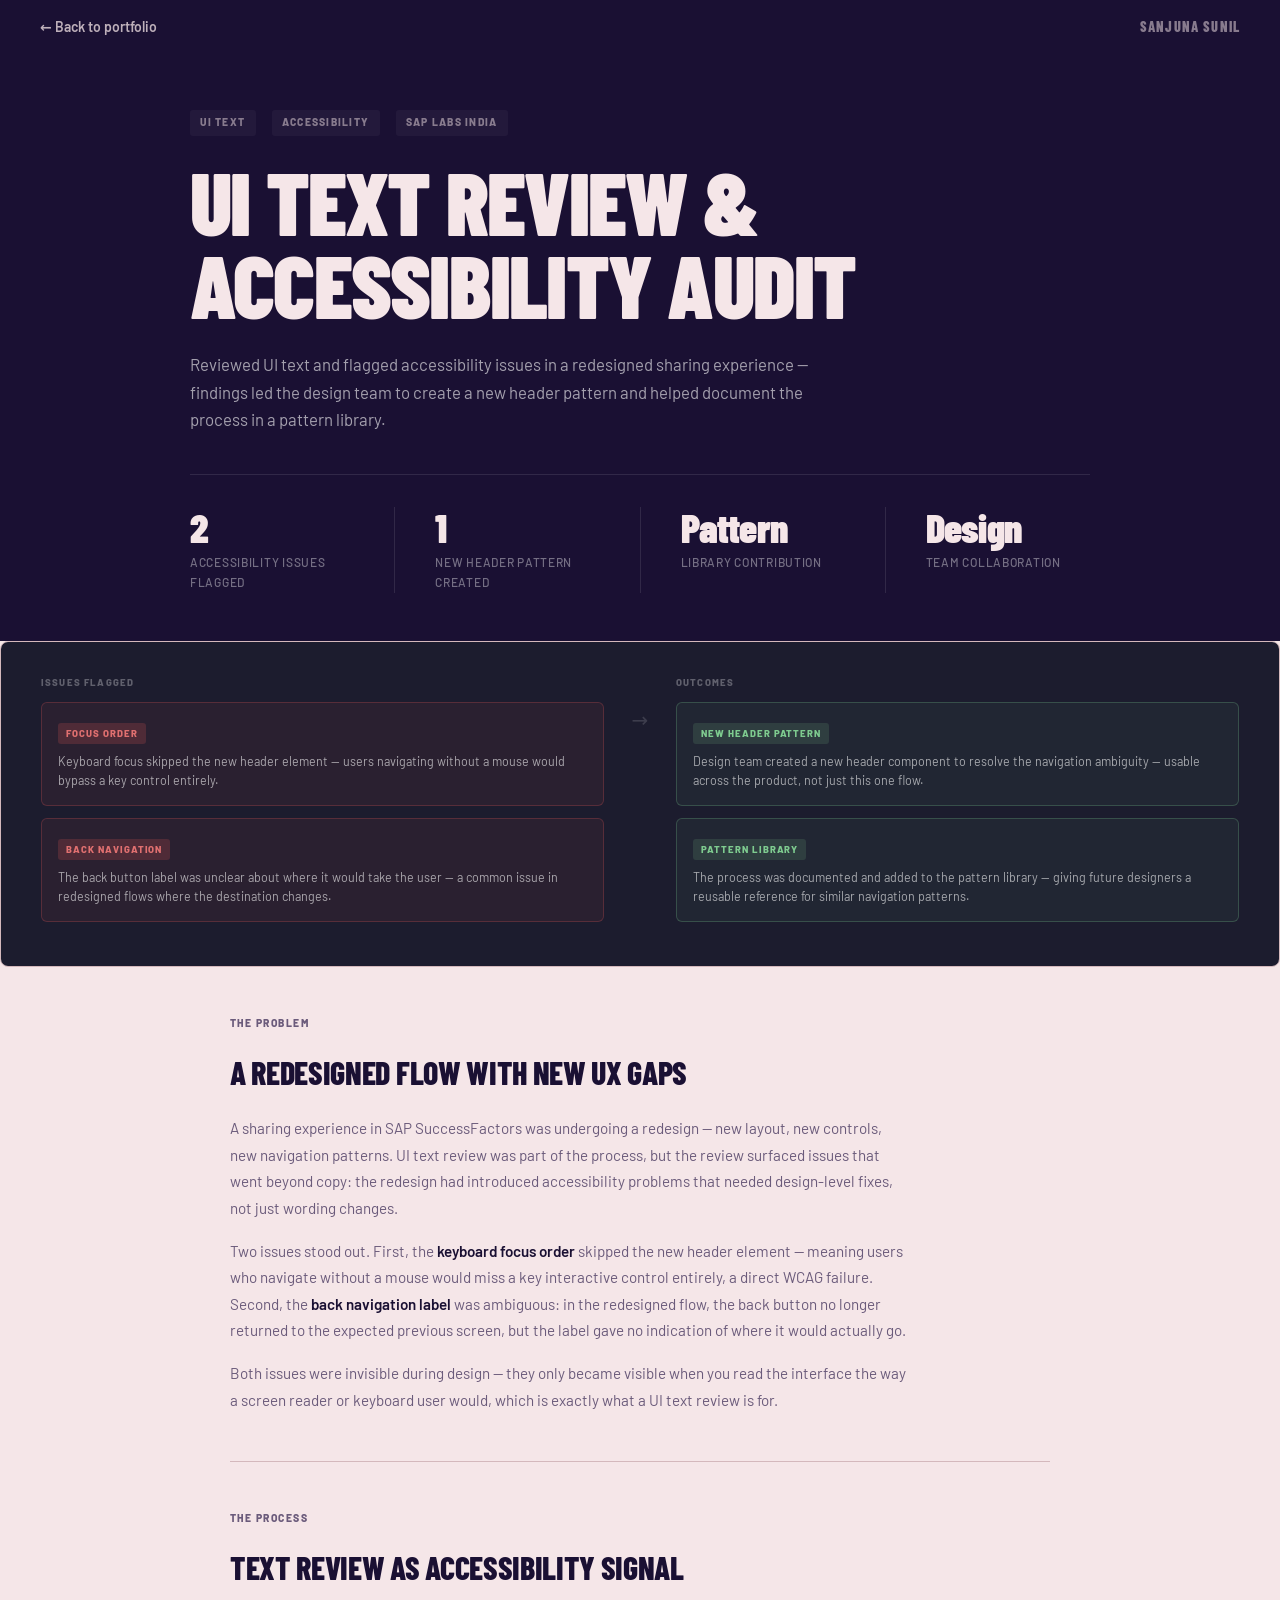
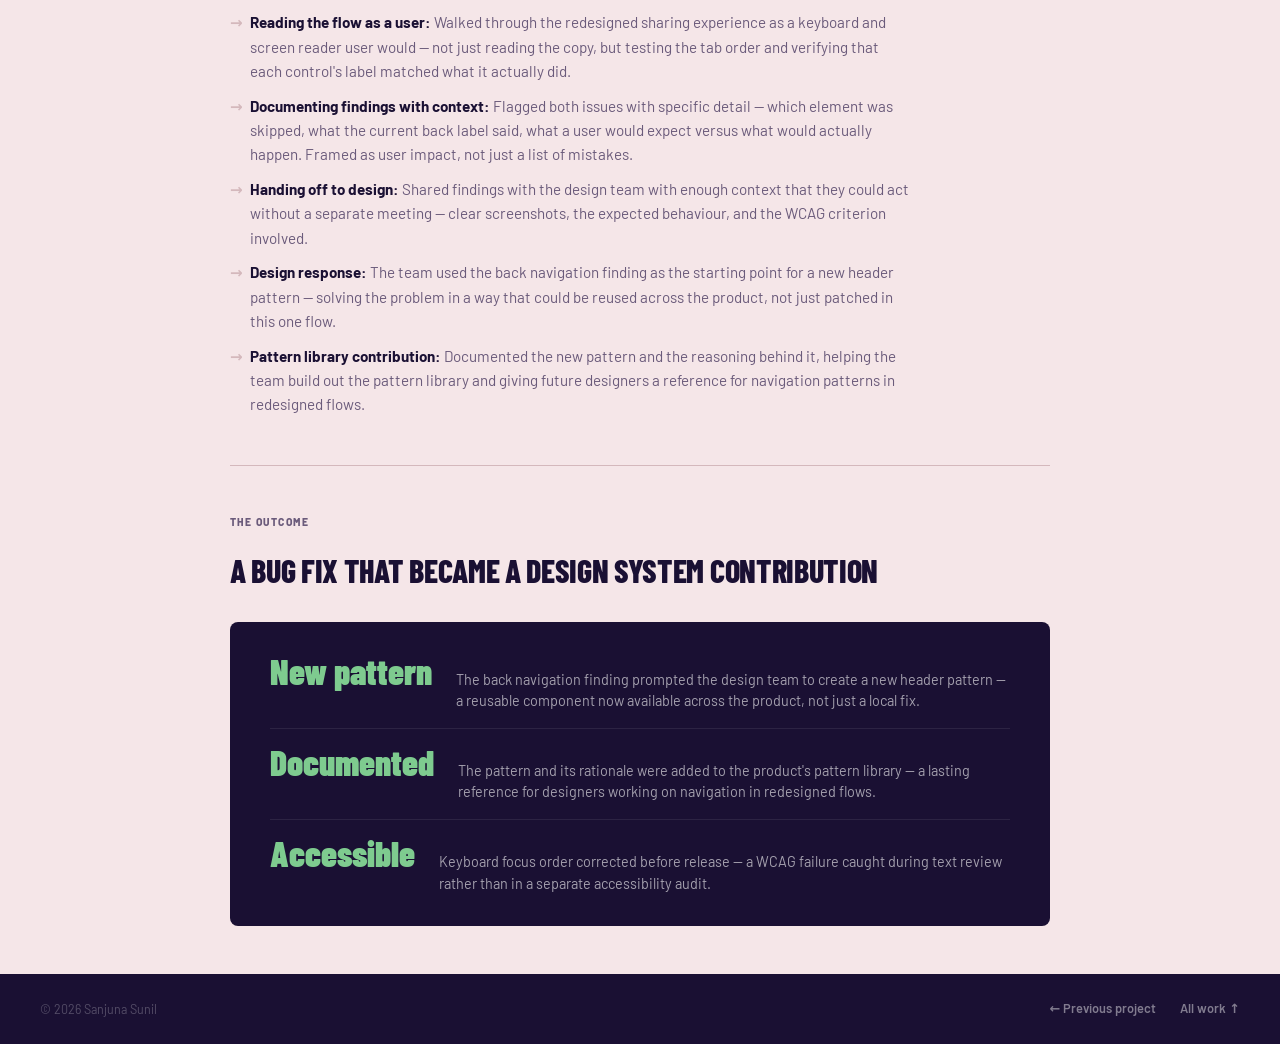
==== work/ui-text-audit.html @ 471cff9e "Add UI text audit case study page and make work card clickable" ====
<!DOCTYPE html>
<html lang="en">
<head>
  <meta charset="UTF-8" />
  <meta name="viewport" content="width=device-width, initial-scale=1.0" />
  <title>UI Text Review &amp; Accessibility Audit — Sanjuna Sunil</title>
  <link rel="preconnect" href="https://fonts.googleapis.com">
  <link rel="preconnect" href="https://fonts.gstatic.com" crossorigin>
  <link href="https://fonts.googleapis.com/css2?family=Barlow+Condensed:wght@700;800;900&family=Barlow:wght@400;500;600;700&display=swap" rel="stylesheet">
  <link rel="stylesheet" href="case-study.css" />
</head>
<body>

  <nav class="topnav">
    <a href="../index.html" class="nav-back">← Back to portfolio</a>
    <span class="nav-title">Sanjuna Sunil</span>
  </nav>

  <!-- HERO -->
  <section class="case-hero">
    <div class="case-hero-inner">
      <div class="case-meta">
        <span class="case-tag">UI Text</span>
        <span class="case-tag">Accessibility</span>
        <span class="case-tag">SAP Labs India</span>
      </div>
      <h1 class="case-title">UI Text Review &amp;<br>Accessibility Audit</h1>
      <p class="case-summary">Reviewed UI text and flagged accessibility issues in a redesigned sharing experience — findings led the design team to create a new header pattern and helped document the process in a pattern library.</p>
    </div>

    <div class="case-stats">
      <div class="case-stat">
        <span class="stat-num">2</span>
        <span class="stat-label">Accessibility issues flagged</span>
      </div>
      <div class="case-stat">
        <span class="stat-num">1</span>
        <span class="stat-label">New header pattern created</span>
      </div>
      <div class="case-stat">
        <span class="stat-num">Pattern</span>
        <span class="stat-label">Library contribution</span>
      </div>
      <div class="case-stat">
        <span class="stat-num">Design</span>
        <span class="stat-label">Team collaboration</span>
      </div>
    </div>
  </section>

  <!-- VISUAL -->
  <div class="case-visual">
    <div class="visual-frame">
      <div class="audit-animation">

        <div class="audit-col">
          <div class="audit-col-label">Issues flagged</div>
          <div class="audit-issue audit-issue--flag">
            <span class="audit-issue-tag">Focus order</span>
            <p>Keyboard focus skipped the new header element — users navigating without a mouse would bypass a key control entirely.</p>
          </div>
          <div class="audit-issue audit-issue--flag">
            <span class="audit-issue-tag">Back navigation</span>
            <p>The back button label was unclear about where it would take the user — a common issue in redesigned flows where the destination changes.</p>
          </div>
        </div>

        <div class="audit-arrow">→</div>

        <div class="audit-col">
          <div class="audit-col-label">Outcomes</div>
          <div class="audit-issue audit-issue--pass">
            <span class="audit-issue-tag">New header pattern</span>
            <p>Design team created a new header component to resolve the navigation ambiguity — usable across the product, not just this one flow.</p>
          </div>
          <div class="audit-issue audit-issue--pass">
            <span class="audit-issue-tag">Pattern library</span>
            <p>The process was documented and added to the pattern library — giving future designers a reusable reference for similar navigation patterns.</p>
          </div>
        </div>

      </div>
    </div>
  </div>

  <!-- BODY -->
  <div class="case-body">

    <div class="case-section">
      <span class="cs-label">The Problem</span>
      <h2 class="cs-heading">A redesigned flow with new UX gaps</h2>
      <div class="cs-body">
        <p>A sharing experience in SAP SuccessFactors was undergoing a redesign — new layout, new controls, new navigation patterns. UI text review was part of the process, but the review surfaced issues that went beyond copy: the redesign had introduced accessibility problems that needed design-level fixes, not just wording changes.</p>
        <p>Two issues stood out. First, the <strong>keyboard focus order</strong> skipped the new header element — meaning users who navigate without a mouse would miss a key interactive control entirely, a direct WCAG failure. Second, the <strong>back navigation label</strong> was ambiguous: in the redesigned flow, the back button no longer returned to the expected previous screen, but the label gave no indication of where it would actually go.</p>
        <p>Both issues were invisible during design — they only became visible when you read the interface the way a screen reader or keyboard user would, which is exactly what a UI text review is for.</p>
      </div>
    </div>

    <div class="case-section">
      <span class="cs-label">The Process</span>
      <h2 class="cs-heading">Text review as accessibility signal</h2>
      <ul class="cs-list">
        <li><strong>Reading the flow as a user:</strong> Walked through the redesigned sharing experience as a keyboard and screen reader user would — not just reading the copy, but testing the tab order and verifying that each control's label matched what it actually did.</li>
        <li><strong>Documenting findings with context:</strong> Flagged both issues with specific detail — which element was skipped, what the current back label said, what a user would expect versus what would actually happen. Framed as user impact, not just a list of mistakes.</li>
        <li><strong>Handing off to design:</strong> Shared findings with the design team with enough context that they could act without a separate meeting — clear screenshots, the expected behaviour, and the WCAG criterion involved.</li>
        <li><strong>Design response:</strong> The team used the back navigation finding as the starting point for a new header pattern — solving the problem in a way that could be reused across the product, not just patched in this one flow.</li>
        <li><strong>Pattern library contribution:</strong> Documented the new pattern and the reasoning behind it, helping the team build out the pattern library and giving future designers a reference for navigation patterns in redesigned flows.</li>
      </ul>
    </div>

    <div class="case-section">
      <span class="cs-label">The Outcome</span>
      <h2 class="cs-heading">A bug fix that became a design system contribution</h2>
      <div class="outcome-box">
        <div class="outcome-row">
          <span class="outcome-num">New pattern</span>
          <span class="outcome-text">The back navigation finding prompted the design team to create a new header pattern — a reusable component now available across the product, not just a local fix.</span>
        </div>
        <div class="outcome-row">
          <span class="outcome-num">Documented</span>
          <span class="outcome-text">The pattern and its rationale were added to the product's pattern library — a lasting reference for designers working on navigation in redesigned flows.</span>
        </div>
        <div class="outcome-row">
          <span class="outcome-num">Accessible</span>
          <span class="outcome-text">Keyboard focus order corrected before release — a WCAG failure caught during text review rather than in a separate accessibility audit.</span>
        </div>
      </div>
    </div>

  </div>

  <footer class="case-footer">
    <span class="footer-copy">© 2026 Sanjuna Sunil</span>
    <nav class="footer-nav">
      <a href="ai-content-workflows.html">← Previous project</a>
      <a href="../index.html#work">All work ↑</a>
    </nav>
  </footer>

  <style>
    .audit-animation {
      background: #1c1c2e;
      padding: 2rem 2.5rem;
      display: grid;
      grid-template-columns: 1fr 40px 1fr;
      gap: 1rem;
      align-items: start;
    }

    .audit-col-label {
      font-size: 0.6rem;
      font-weight: 800;
      letter-spacing: 0.12em;
      text-transform: uppercase;
      color: rgba(255,255,255,0.3);
      margin-bottom: 0.75rem;
    }

    .audit-arrow {
      color: rgba(255,255,255,0.15);
      font-size: 1.25rem;
      text-align: center;
      padding-top: 1.75rem;
    }

    .audit-issue {
      border-radius: 6px;
      padding: 0.9rem 1rem;
      margin-bottom: 0.75rem;
      border: 1px solid transparent;
    }

    .audit-issue-tag {
      display: inline-block;
      font-size: 0.6rem;
      font-weight: 800;
      letter-spacing: 0.1em;
      text-transform: uppercase;
      padding: 0.15rem 0.5rem;
      border-radius: 3px;
      margin-bottom: 0.5rem;
    }

    .audit-issue p {
      font-size: 0.78rem;
      line-height: 1.55;
    }

    .audit-issue--flag {
      background: rgba(224,85,85,0.07);
      border-color: rgba(224,85,85,0.25);
    }

    .audit-issue--flag .audit-issue-tag {
      background: rgba(224,85,85,0.2);
      color: #e07070;
    }

    .audit-issue--flag p { color: rgba(255,255,255,0.6); }

    .audit-issue--pass {
      background: rgba(126,203,143,0.06);
      border-color: rgba(126,203,143,0.25);
    }

    .audit-issue--pass .audit-issue-tag {
      background: rgba(126,203,143,0.15);
      color: #7ecb8f;
    }

    .audit-issue--pass p { color: rgba(255,255,255,0.6); }

    @media (max-width: 680px) {
      .audit-animation {
        grid-template-columns: 1fr;
        padding: 1.5rem 1.25rem;
      }
      .audit-arrow { transform: rotate(90deg); text-align: left; }
    }
  </style>

</body>
</html>
---- work/case-study.css ----
@import url('https://fonts.googleapis.com/css2?family=Barlow+Condensed:wght@700;800;900&family=Barlow:wght@400;500;600;700&display=swap');

*, *::before, *::after { box-sizing: border-box; margin: 0; padding: 0; }

:root {
  --bg:        #f5e6e8;
  --ink:       #1a1033;
  --ink-muted: #6b5b7b;
  --rule:      #d4b8bc;
  --banner-bg: #1a1033;
  --banner-fg: #f5e6e8;
  --green:     #7ecb8f;
  --amber:     #f0c040;
  --red:       #e05555;
}

html { scroll-behavior: smooth; }

body {
  background: var(--bg);
  color: var(--ink);
  font-family: 'Barlow', system-ui, sans-serif;
  font-size: 16px;
  line-height: 1.7;
  -webkit-font-smoothing: antialiased;
}

/* ── Nav ── */
.topnav {
  background: var(--banner-bg);
  display: flex;
  align-items: center;
  justify-content: space-between;
  padding: 0 2.5rem;
  height: 54px;
}

.nav-back {
  color: var(--banner-fg);
  text-decoration: none;
  font-size: 0.875rem;
  font-weight: 600;
  opacity: 0.75;
  display: flex;
  align-items: center;
  gap: 0.4rem;
  transition: opacity 0.15s;
}
.nav-back:hover { opacity: 1; }

.nav-title {
  font-family: 'Barlow Condensed', sans-serif;
  font-size: 0.9rem;
  font-weight: 800;
  letter-spacing: 0.08em;
  text-transform: uppercase;
  color: var(--banner-fg);
  opacity: 0.5;
}

/* ── Case hero ── */
.case-hero {
  background: var(--banner-bg);
  padding: 3.5rem 2.5rem 3rem;
}

.case-hero-inner {
  max-width: 900px;
  margin: 0 auto;
}

.case-meta {
  display: flex;
  align-items: center;
  gap: 1rem;
  margin-bottom: 1.5rem;
  flex-wrap: wrap;
}

.case-tag {
  font-size: 0.65rem;
  font-weight: 800;
  letter-spacing: 0.12em;
  text-transform: uppercase;
  color: var(--banner-fg);
  opacity: 0.5;
  background: rgba(255,255,255,0.08);
  padding: 0.25rem 0.65rem;
  border-radius: 3px;
}

.case-year {
  font-size: 0.75rem;
  color: var(--banner-fg);
  opacity: 0.4;
  font-weight: 500;
}

.case-title {
  font-family: 'Barlow Condensed', sans-serif;
  font-size: clamp(2.8rem, 7vw, 5.5rem);
  font-weight: 900;
  text-transform: uppercase;
  letter-spacing: -0.02em;
  line-height: 0.95;
  color: var(--banner-fg);
  margin-bottom: 1.5rem;
}

.case-summary {
  font-size: 1.05rem;
  color: rgba(255,255,255,0.6);
  max-width: 640px;
  line-height: 1.65;
}

/* ── Stats strip ── */
.case-stats {
  display: flex;
  border-top: 1px solid rgba(255,255,255,0.1);
  margin-top: 2.5rem;
  padding-top: 2rem;
  gap: 0;
  max-width: 900px;
  margin-left: auto;
  margin-right: auto;
}

.case-stat {
  flex: 1;
  display: flex;
  flex-direction: column;
  gap: 0.3rem;
  padding-right: 2.5rem;
  border-right: 1px solid rgba(255,255,255,0.1);
}

.case-stat:last-child { border-right: none; padding-right: 0; }
.case-stat + .case-stat { padding-left: 2.5rem; }

.stat-num {
  font-family: 'Barlow Condensed', sans-serif;
  font-size: 2.5rem;
  font-weight: 900;
  line-height: 1;
  color: var(--banner-fg);
  letter-spacing: -0.02em;
}

.stat-label {
  font-size: 0.75rem;
  color: rgba(255,255,255,0.4);
  font-weight: 500;
  text-transform: uppercase;
  letter-spacing: 0.06em;
}

/* ── Visual / GIF area ── */
.case-visual {
  background: var(--bg);
}

.visual-frame {
  width: 100%;
  border-radius: 8px;
  overflow: hidden;
  border: 1px solid var(--rule);
}

/* ── Body content ── */
.case-body {
  max-width: 900px;
  margin: 0 auto;
  padding: 3rem 2.5rem;
}

.case-section {
  margin-bottom: 3rem;
  padding-bottom: 3rem;
  border-bottom: 1px solid var(--rule);
}

.case-section:last-child {
  border-bottom: none;
  margin-bottom: 0;
  padding-bottom: 0;
}

.cs-label {
  font-size: 0.65rem;
  font-weight: 800;
  letter-spacing: 0.14em;
  text-transform: uppercase;
  color: var(--ink-muted);
  margin-bottom: 0.75rem;
  display: block;
}

.cs-heading {
  font-family: 'Barlow Condensed', sans-serif;
  font-size: 2rem;
  font-weight: 800;
  text-transform: uppercase;
  letter-spacing: -0.01em;
  color: var(--ink);
  margin-bottom: 1rem;
}

.cs-body {
  font-size: 0.95rem;
  color: var(--ink-muted);
  line-height: 1.75;
  max-width: 680px;
}

.cs-body p + p { margin-top: 1rem; }

.cs-body strong { color: var(--ink); font-weight: 600; }

.cs-list {
  list-style: none;
  display: flex;
  flex-direction: column;
  gap: 0.65rem;
  margin-top: 1rem;
  max-width: 680px;
}

.cs-list li {
  font-size: 0.95rem;
  color: var(--ink-muted);
  padding-left: 1.25rem;
  position: relative;
  line-height: 1.6;
}

.cs-list li::before {
  content: '→';
  position: absolute;
  left: 0;
  color: var(--rule);
  font-weight: 700;
}

.cs-list li strong { color: var(--ink); }

/* Outcome highlight box */
.outcome-box {
  background: var(--banner-bg);
  border-radius: 8px;
  padding: 2rem 2.5rem;
  display: flex;
  flex-direction: column;
  gap: 1rem;
  margin-top: 1.5rem;
}

.outcome-row {
  display: flex;
  align-items: baseline;
  gap: 1.5rem;
  padding-bottom: 1rem;
  border-bottom: 1px solid rgba(255,255,255,0.08);
}

.outcome-row:last-child { border-bottom: none; padding-bottom: 0; }

.outcome-num {
  font-family: 'Barlow Condensed', sans-serif;
  font-size: 2.2rem;
  font-weight: 900;
  color: var(--green);
  line-height: 1;
  flex-shrink: 0;
  min-width: 100px;
}

.outcome-text {
  font-size: 0.9rem;
  color: rgba(255,255,255,0.6);
  line-height: 1.5;
}

/* ── Footer ── */
.case-footer {
  background: var(--banner-bg);
  padding: 1.5rem 2.5rem;
  display: flex;
  justify-content: space-between;
  align-items: center;
  flex-wrap: wrap;
  gap: 1rem;
}

.footer-copy {
  font-size: 0.78rem;
  color: rgba(255,255,255,0.25);
}

.footer-nav {
  display: flex;
  gap: 1.5rem;
}

.footer-nav a {
  font-size: 0.8rem;
  font-weight: 600;
  color: rgba(255,255,255,0.45);
  text-decoration: none;
  transition: color 0.15s;
}

.footer-nav a:hover { color: var(--banner-fg); }

/* ── Animations ── */
@keyframes scoreReveal {
  from { width: 0%; }
  to   { width: var(--w); }
}

@keyframes countUp {
  from { opacity: 0; transform: translateY(8px); }
  to   { opacity: 1; transform: none; }
}

@keyframes pulse {
  0%, 100% { opacity: 1; }
  50%       { opacity: 0.4; }
}

@keyframes slideIn {
  from { opacity: 0; transform: translateX(-10px); }
  to   { opacity: 1; transform: none; }
}

@keyframes blink {
  0%, 100% { opacity: 1; }
  50%       { opacity: 0; }
}

/* ── Responsive ── */
@media (max-width: 680px) {
  .case-hero { padding: 2rem 1.25rem 2rem; }
  .case-body { padding: 2rem 1.25rem; }
  .case-visual { padding: 2rem 1.25rem 0; }
  .case-stats { flex-wrap: wrap; gap: 1.5rem; }
  .case-stat { border-right: none !important; padding: 0 !important; flex: 0 0 calc(50% - 0.75rem); }
  .topnav { padding: 0 1.25rem; }
}
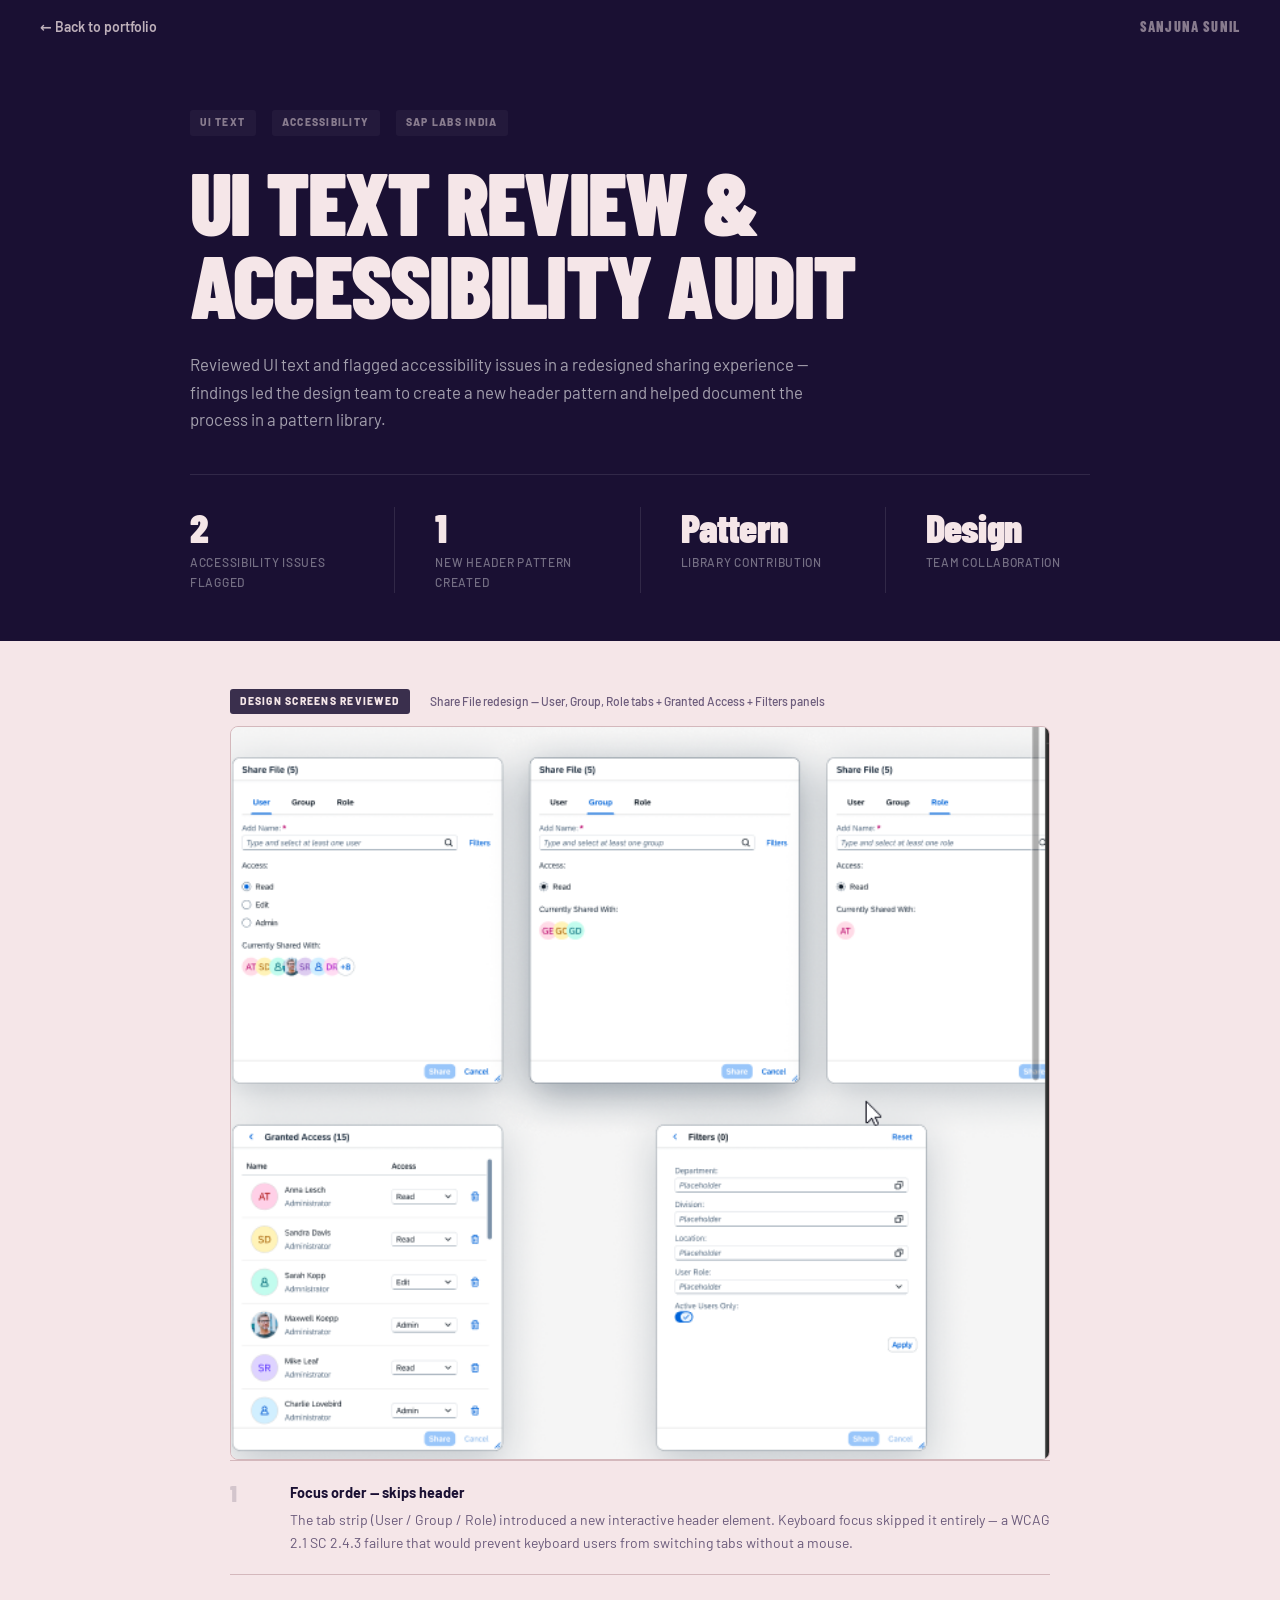
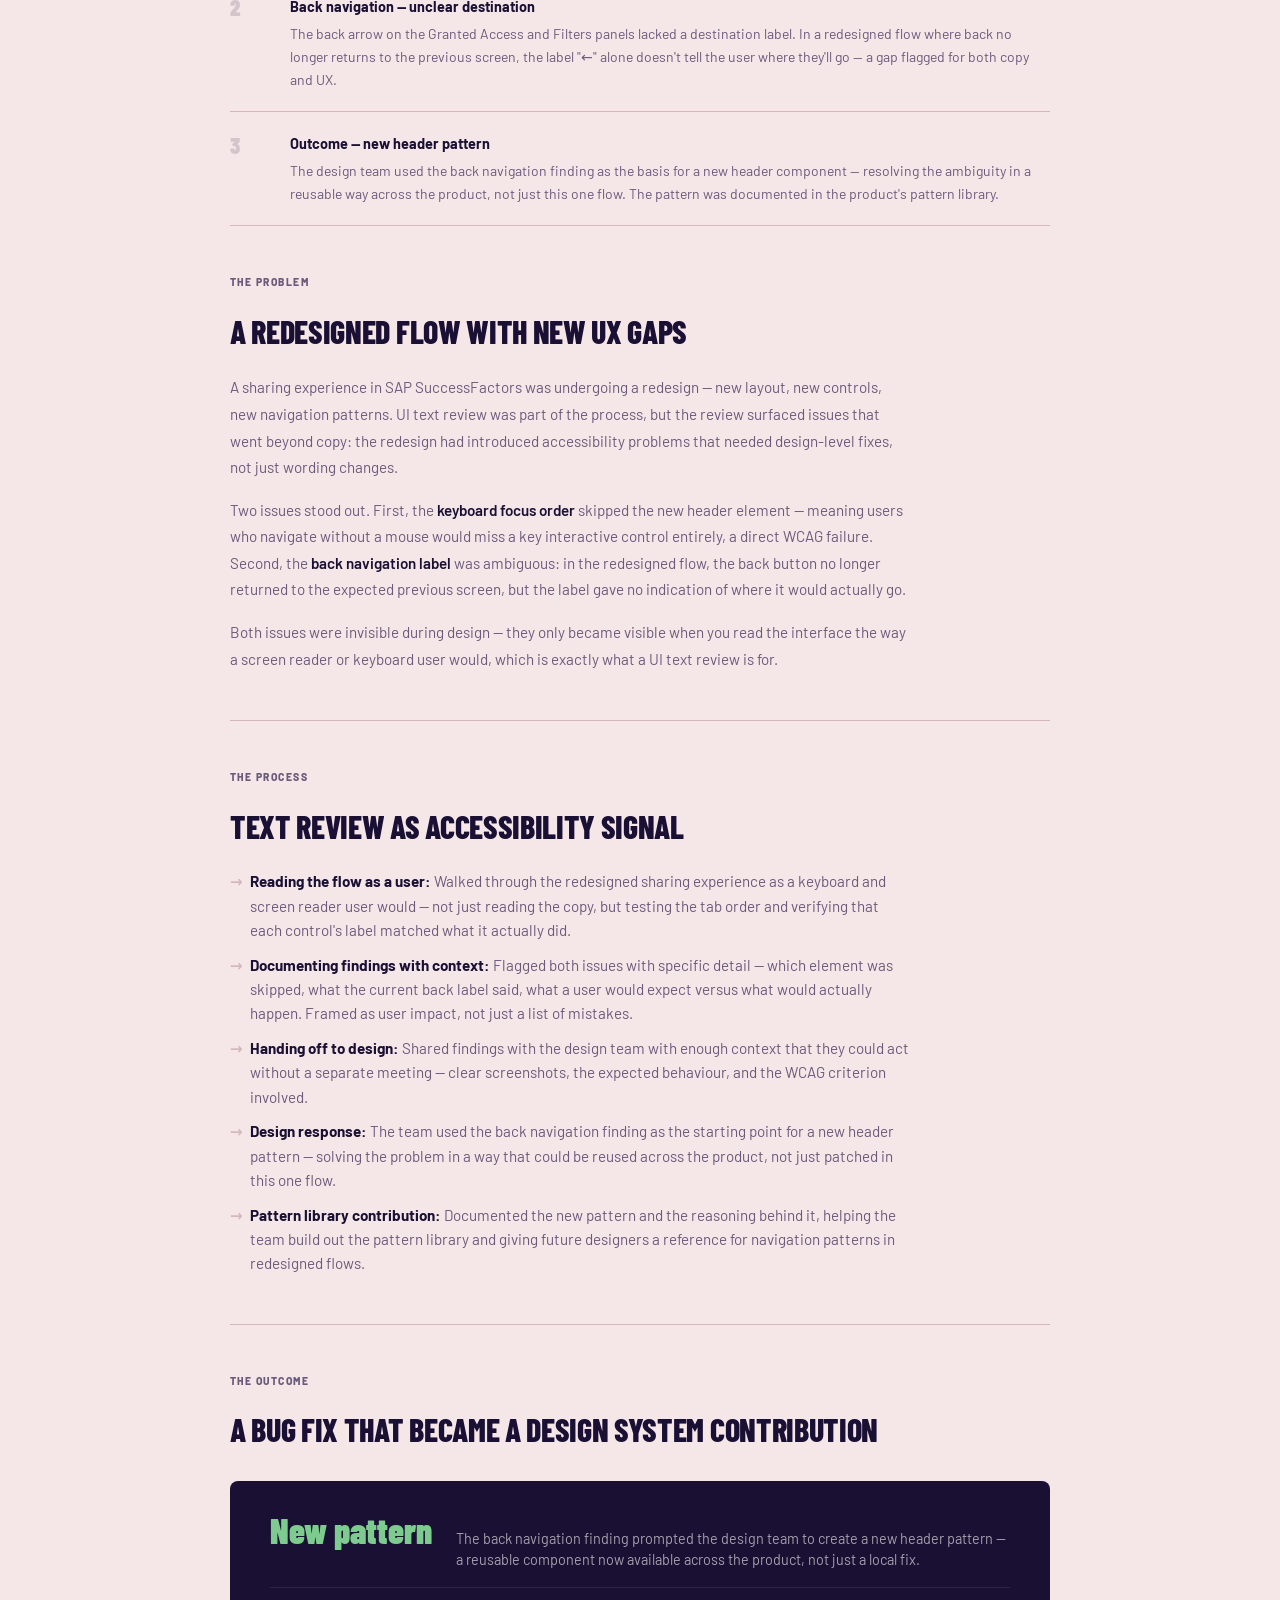
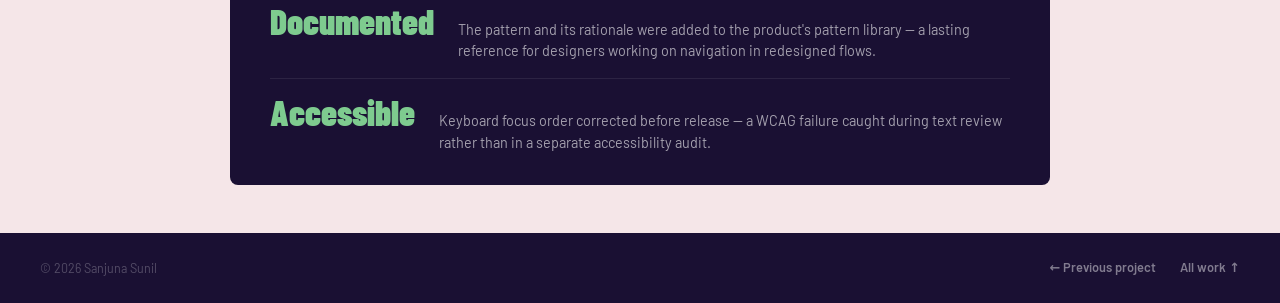
==== commit d155372d: "Replace animated visual with real Share File design screens and annotations" ====
--- a/work/ui-text-audit.html
+++ b/work/ui-text-audit.html
@@ -48,37 +48,40 @@
     </div>
   </section>
 
-  <!-- VISUAL -->
+  <!-- ARTIFACT: REAL SCREENS -->
   <div class="case-visual">
-    <div class="visual-frame">
-      <div class="audit-animation">
-
-        <div class="audit-col">
-          <div class="audit-col-label">Issues flagged</div>
-          <div class="audit-issue audit-issue--flag">
-            <span class="audit-issue-tag">Focus order</span>
-            <p>Keyboard focus skipped the new header element — users navigating without a mouse would bypass a key control entirely.</p>
+    <div class="artifact-wrapper">
+      <div class="artifact-label-row">
+        <span class="artifact-badge">Design screens reviewed</span>
+        <span class="artifact-note">Share File redesign — User, Group, Role tabs + Granted Access + Filters panels</span>
+      </div>
+      <div class="visual-frame">
+        <img src="../assets/sharing-experience-screens.png"
+             alt="Five panels from the Share File redesign: User, Group, and Role tabs for adding access, a Granted Access list showing six users with role dropdowns, and a Filters panel with Department, Division, Location, User Role, and Active Users fields."
+             class="artifact-img" />
+      </div>
+      <div class="artifact-annotations">
+        <div class="annotation">
+          <span class="ann-num">1</span>
+          <div class="ann-text">
+            <strong>Focus order — skips header</strong>
+            The tab strip (User / Group / Role) introduced a new interactive header element. Keyboard focus skipped it entirely — a WCAG 2.1 SC 2.4.3 failure that would prevent keyboard users from switching tabs without a mouse.
           </div>
-          <div class="audit-issue audit-issue--flag">
-            <span class="audit-issue-tag">Back navigation</span>
-            <p>The back button label was unclear about where it would take the user — a common issue in redesigned flows where the destination changes.</p>
+        </div>
+        <div class="annotation">
+          <span class="ann-num">2</span>
+          <div class="ann-text">
+            <strong>Back navigation — unclear destination</strong>
+            The back arrow on the Granted Access and Filters panels lacked a destination label. In a redesigned flow where back no longer returns to the previous screen, the label "←" alone doesn't tell the user where they'll go — a gap flagged for both copy and UX.
           </div>
         </div>
-
-        <div class="audit-arrow">→</div>
-
-        <div class="audit-col">
-          <div class="audit-col-label">Outcomes</div>
-          <div class="audit-issue audit-issue--pass">
-            <span class="audit-issue-tag">New header pattern</span>
-            <p>Design team created a new header component to resolve the navigation ambiguity — usable across the product, not just this one flow.</p>
+        <div class="annotation">
+          <span class="ann-num">3</span>
+          <div class="ann-text">
+            <strong>Outcome — new header pattern</strong>
+            The design team used the back navigation finding as the basis for a new header component — resolving the ambiguity in a reusable way across the product, not just this one flow. The pattern was documented in the product's pattern library.
           </div>
-          <div class="audit-issue audit-issue--pass">
-            <span class="audit-issue-tag">Pattern library</span>
-            <p>The process was documented and added to the pattern library — giving future designers a reusable reference for similar navigation patterns.</p>
-          </div>
-        </div>
-
+        </div>
       </div>
     </div>
   </div>
@@ -138,84 +141,88 @@
   </footer>
 
   <style>
-    .audit-animation {
-      background: #1c1c2e;
-      padding: 2rem 2.5rem;
-      display: grid;
-      grid-template-columns: 1fr 40px 1fr;
-      gap: 1rem;
-      align-items: start;
-    }
-
-    .audit-col-label {
-      font-size: 0.6rem;
+    /* ── Artifact section ── */
+    .artifact-wrapper {
+      max-width: 900px;
+      margin: 0 auto;
+      padding: 3rem 2.5rem 0;
+    }
+
+    .artifact-label-row {
+      display: flex;
+      align-items: center;
+      gap: 1.25rem;
+      margin-bottom: 0.75rem;
+      flex-wrap: wrap;
+    }
+
+    .artifact-badge {
+      font-size: 0.65rem;
       font-weight: 800;
       letter-spacing: 0.12em;
       text-transform: uppercase;
-      color: rgba(255,255,255,0.3);
-      margin-bottom: 0.75rem;
-    }
-
-    .audit-arrow {
-      color: rgba(255,255,255,0.15);
-      font-size: 1.25rem;
-      text-align: center;
-      padding-top: 1.75rem;
-    }
-
-    .audit-issue {
-      border-radius: 6px;
-      padding: 0.9rem 1rem;
-      margin-bottom: 0.75rem;
-      border: 1px solid transparent;
-    }
-
-    .audit-issue-tag {
-      display: inline-block;
-      font-size: 0.6rem;
-      font-weight: 800;
-      letter-spacing: 0.1em;
-      text-transform: uppercase;
-      padding: 0.15rem 0.5rem;
+      color: var(--banner-fg);
+      background: var(--banner-bg);
+      padding: 0.25rem 0.65rem;
       border-radius: 3px;
-      margin-bottom: 0.5rem;
-    }
-
-    .audit-issue p {
-      font-size: 0.78rem;
-      line-height: 1.55;
-    }
-
-    .audit-issue--flag {
-      background: rgba(224,85,85,0.07);
-      border-color: rgba(224,85,85,0.25);
-    }
-
-    .audit-issue--flag .audit-issue-tag {
-      background: rgba(224,85,85,0.2);
-      color: #e07070;
-    }
-
-    .audit-issue--flag p { color: rgba(255,255,255,0.6); }
-
-    .audit-issue--pass {
-      background: rgba(126,203,143,0.06);
-      border-color: rgba(126,203,143,0.25);
-    }
-
-    .audit-issue--pass .audit-issue-tag {
-      background: rgba(126,203,143,0.15);
-      color: #7ecb8f;
-    }
-
-    .audit-issue--pass p { color: rgba(255,255,255,0.6); }
+      opacity: 0.85;
+    }
+
+    .artifact-note {
+      font-size: 0.75rem;
+      color: var(--ink-muted);
+      font-weight: 500;
+    }
+
+    .artifact-img {
+      width: 100%;
+      height: auto;
+      display: block;
+    }
+
+    .artifact-annotations {
+      display: flex;
+      flex-direction: column;
+      gap: 0;
+      margin-top: 0;
+      border-top: 1px solid var(--rule);
+    }
+
+    .annotation {
+      display: grid;
+      grid-template-columns: 40px 1fr;
+      gap: 1.25rem;
+      padding: 1.25rem 0;
+      border-bottom: 1px solid var(--rule);
+      align-items: start;
+    }
+
+    .ann-num {
+      font-family: 'Barlow Condensed', sans-serif;
+      font-size: 1.4rem;
+      font-weight: 900;
+      color: var(--ink);
+      opacity: 0.15;
+      line-height: 1;
+      padding-top: 0.1rem;
+    }
+
+    .ann-text {
+      font-size: 0.875rem;
+      color: var(--ink-muted);
+      line-height: 1.65;
+    }
+
+    .ann-text strong {
+      display: block;
+      color: var(--ink);
+      font-weight: 700;
+      margin-bottom: 0.2rem;
+      font-size: 0.9rem;
+    }
 
     @media (max-width: 680px) {
-      .audit-animation {
-        grid-template-columns: 1fr;
-        padding: 1.5rem 1.25rem;
-      }
-      .audit-arrow { transform: rotate(90deg); text-align: left; }
+      .artifact-wrapper { padding: 2rem 1.25rem 0; }
     }
   </style>
 
